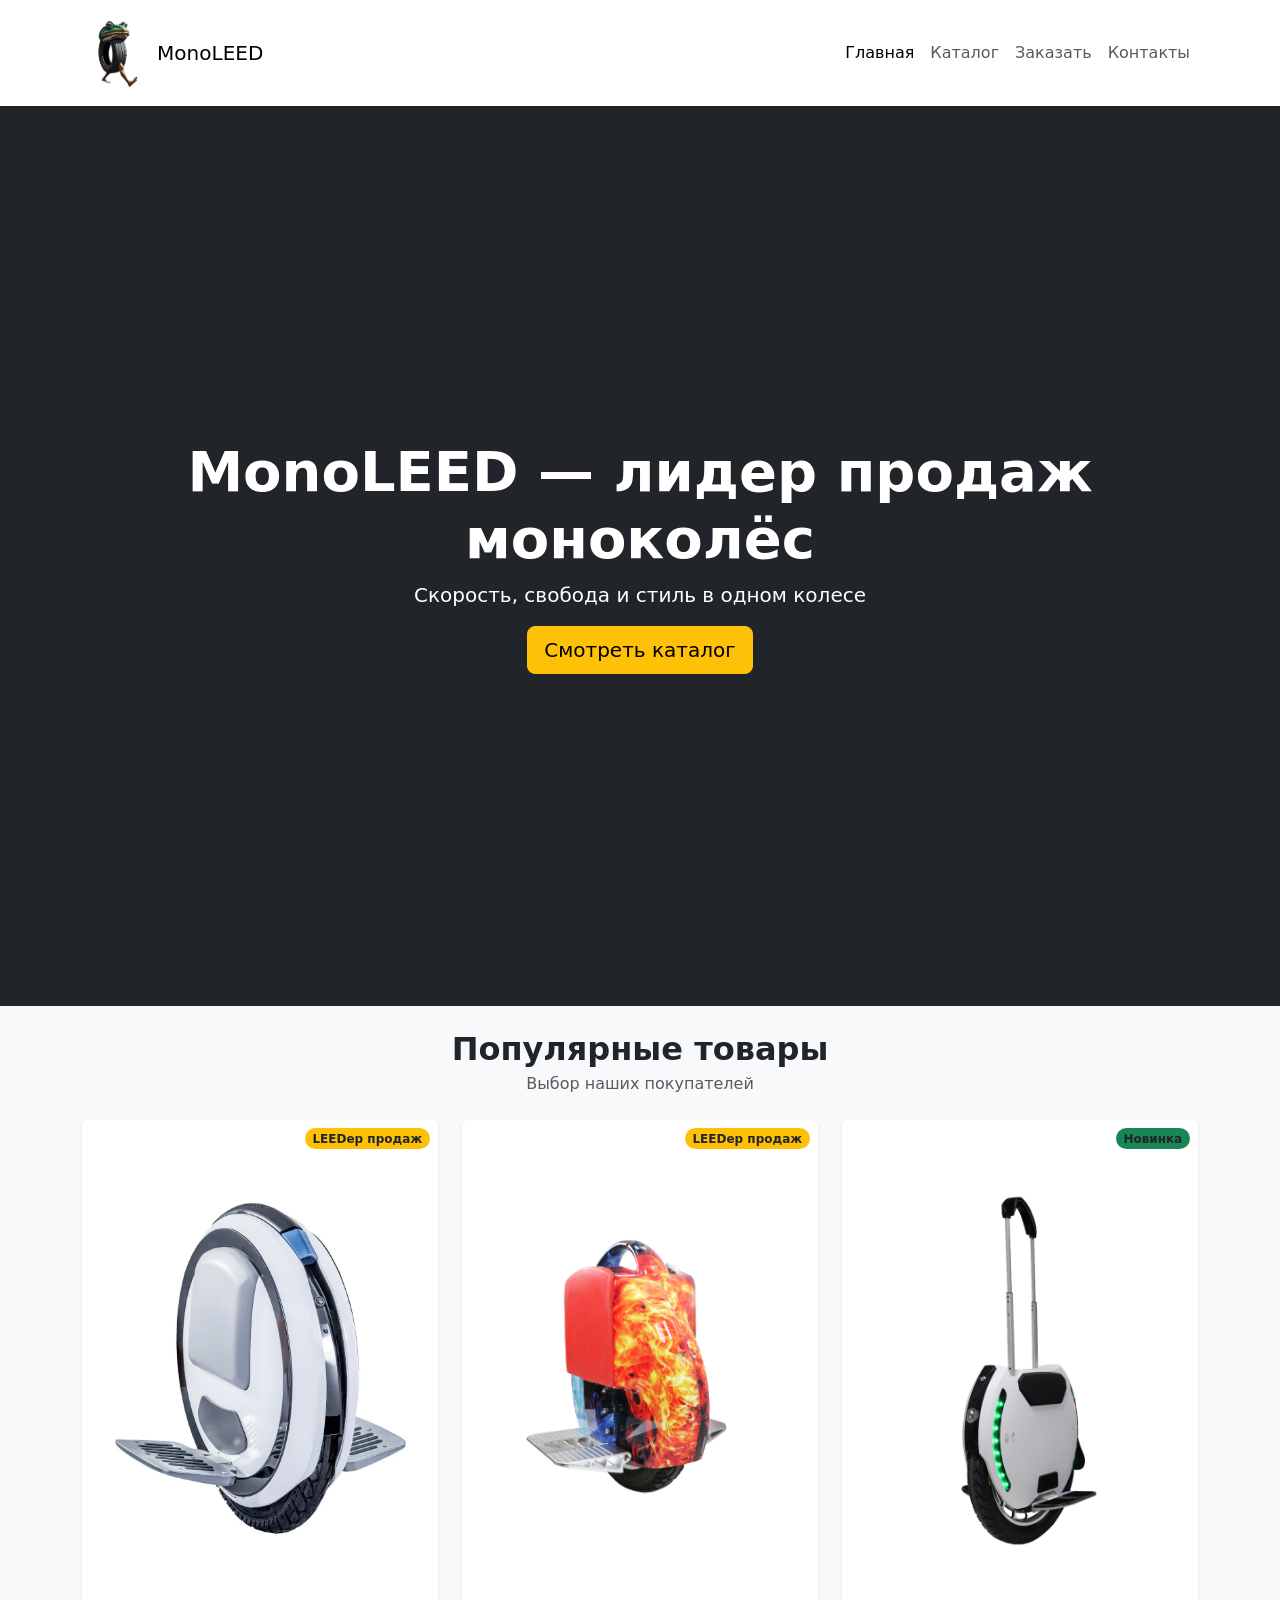
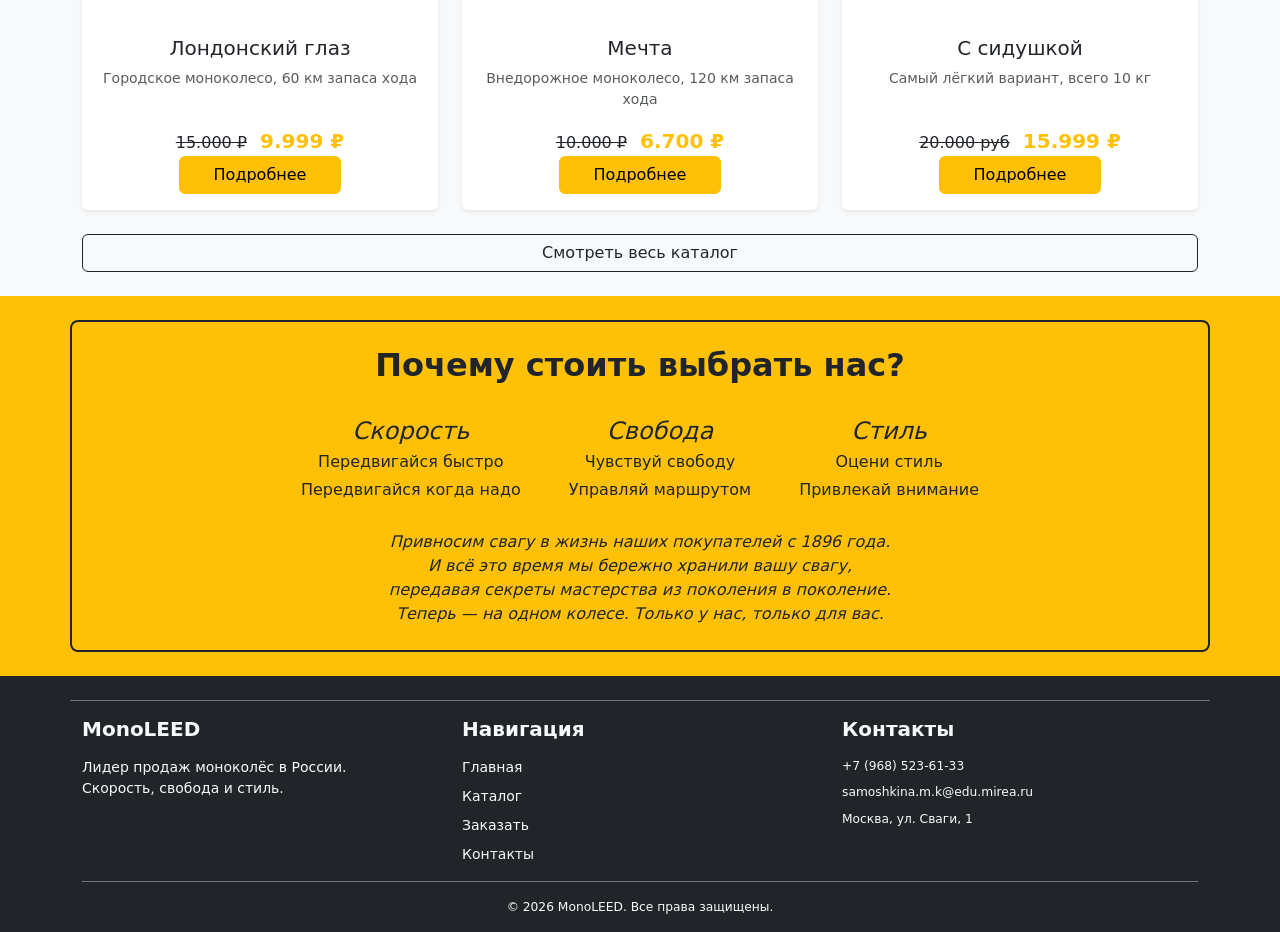
==== index.html @ f733b12c "Первый коммит проекта MonoLEED" ====
<!DOCTYPE html>
<html lang="ru">
<head>
    <meta charset="UTF-8">
    <meta name="viewport" content="width=device-width, initial-scale=1.0">
    <title>Главная</title>
    <link rel="stylesheet" href="vendor/bootstrap/css/bootstrap.min.css">
    <link rel="stylesheet" href="css/custom.css">
    <script src="vendor/bootstrap/js/bootstrap.bundle.min.js"></script>
</head>
<body>

    <header>
        <nav class="navbar navbar-expand-lg">
            <div class="container">

            <a href="index.html" class="navbar-brand d-flex align-items-center gap-2">
                <img src="images/Logo.png" alt="MonoLEED" height="80">
                <span>MonoLEED</span>
            </a>

            <div class="collapse navbar-collapse" id="mainNav">
                <ul class="navbar-nav ms-auto">
                <li class="nav-item"><a class="nav-link active" href="index.html">Главная</a></li>
                <li class="nav-item"><a class="nav-link" href="catalog.html">Каталог</a></li>
                <li class="nav-item"><a class="nav-link" href="order.html">Заказать</a></li>
                <li class="nav-item"><a class="nav-link" href="contacts.html">Контакты</a></li>
                </ul>
            </div>

            </div>
        </nav>
    </header>

    <main class = "bg-light">
        <!-- Жесткий хиро блок-->
        <section class="bg-dark text-white text-center py-5 min-vh-100 d-flex align-items-center">
            <div class="container">
                <h1 class="display-4 fw-bold">MonoLEED — лидер продаж моноколёс</h1>
                <p class="lead">Скорость, свобода и стиль в одном колесе</p>
                <a href="catalog.html" class="btn btn-warning btn-lg">Смотреть каталог</a>
            </div>
        </section>
        <!-- Жесткий хиро блок-->

        <!-- Популярные товары-->
        <section class="pt-4 pb-4 bg-light">
            <div class="container">

                <div class="text-center mb-4">
                    <h2 class="fw-bold mb-1 ">Популярные товары</h2>
                    <p class="text-muted mb-0">Выбор наших покупателей</p>
                </div>

                <div class="row g-4">
      
                    <!-- Товар 1 -->
                    <div class="col-12 col-md-6 col-lg-4">
                        <div class="card h-100 shadow-sm border-0 position-relative">
                            <span class = "badge bg-warning text-dark position-absolute top-0 end-0 m-2 rounded-pill">
                                LEEDер продаж
                            </span>
                            <img src="images/Card_1_London.webp" class="card-img-top" alt="Картинка товара">
                            
                            <div class="card-body d-flex flex-column text-center">
                                <h5 class="card-title">Лондонский глаз</h5>
                                <p class="card-text text-muted small">Городское моноколесо, 60 км запаса хода</p>
                
                                <div class="mt-auto">
                                    <span class = "text-decoration-line-through">15.000 ₽</span>
                                    <span class="fw-bold fs-5 text-warning ms-2">9.999 ₽</span>
                                    <a href="product.html" class="btn btn-warning w-50">Подробнее</a>
                                </div>
                            </div>
                        </div>
                    </div>

                    <!-- Товар 2 -->
                    <div class="col-12 col-md-6 col-lg-4">
                        <div class="card h-100 shadow-sm border-0 position-relative">
                            <span class = "badge bg-warning text-dark position-absolute top-0 end-0 m-2 rounded-pill">
                                LEEDер продаж
                            </span>
                            <img src="images/Card_5_Svaga.png" class="card-img-top" alt="MonoLEED Pro 16">
                            
                            <div class="card-body d-flex flex-column text-center">
                                <h5 class="card-title">Мечта</h5>
                                <p class="card-text text-muted small">Внедорожное моноколесо, 120 км запаса хода</p>
                                
                                <div class="mt-auto">
                                    <span class = "text-decoration-line-through">10.000 ₽</span>
                                    <span class="fw-bold fs-5 text-warning ms-2">6.700 ₽</span>
                                    <a href="product.html" class="btn btn-warning w-50">Подробнее</a>
                                </div>
                            </div>
                        </div>
                    </div>

                    <!-- Товар 3 -->
                    <div class="col-12 col-md-6 col-lg-4">
                        <div class="card h-100 shadow-sm border-0 position-relative">
                            <span class = "badge bg-success text-dark position-absolute top-0 end-0 m-2 rounded-pill">
                                Новинка
                            </span> 
                            <img src="images/Card_9_Seat.png" class="card-img-top" alt="MonoLEED Air">
                            
                            <div class="card-body d-flex flex-column text-center">
                                <h5 class="card-title">С сидушкой</h5>
                                <p class="card-text text-muted small">Самый лёгкий вариант, всего 10 кг</p>
                                
                                <div class="mt-auto">
                                    <span class = "text-decoration-line-through">20.000 руб</span>
                                    <span class="fw-bold fs-5 text-warning ms-2">15.999 ₽</span>
                                    <a href="product.html" class="btn btn-warning w-50">Подробнее</a>
                                </div>
                            </div>
                        </div>
                    </div>

                </div>
                <a href="catalog.html" class="btn btn-outline-dark d-none d-md-block mt-4">
                    Смотреть весь каталог
                </a>
            </div>
        </section>
        <!-- Популярные товары-->

        <!--Блок преимуществ-->
        <aside class="bg-warning text-dark text-center py-4">
            <div class="container border border-2 border-dark rounded-3">
                <h2 class = "fw-bold p-4">Почему стоить выбрать нас?</h2>
                <ul class = "list-unstyled d-flex justify-content-center gap-5">
                    <li><span class="fst-italic h4">Скорость</span>
                        <ul class = "list-unstyled">
                            <li class="mb-1 mt-1">Передвигайся быстро</li>
                            <li class="mb-1">Передвигайся когда надо</li>
                        </ul>
                    </li>
                    <li><span class="fst-italic h4">Свобода</span>
                        <ul class = "list-unstyled">
                            <li class="mb-1 mt-1">Чувствуй свободу</li>
                            <li class="mb-1">Управляй маршрутом</li>
                        </ul>
                    </li>
                    <li><span class="fst-italic h4">Стиль</span>
                        <ul class = "list-unstyled">
                            <li class="mb-1 mt-1">Оцени стиль</li>
                            <li class="mb-1">Привлекай внимание</li>
                        </ul>
                    </li>
                </ul>
                <p class = "fst-italic p-2">
                   Привносим свагу в жизнь наших покупателей с 1896 года.<br>
                    И всё это время мы бережно хранили вашу свагу,<br> 
                    передавая секреты мастерства из поколения в поколение.<br>
                    Теперь — на одном колесе. Только у нас, только для вас.
                </p>
            </div>
        </aside>
        <!--Блок преимуществ-->
    </main>

    <footer class="bg-dark text-light small py-3">
        <div class="container border-top border-secondary pt-3 mt-2">

            <div class="row g-4">

                <div class="col-12 col-md-4">
                    <h5 class="fw-bold mb-3">MonoLEED</h5>
                    <p>
                        Лидер продаж моноколёс в России.<br>
                        Скорость, свобода и стиль.
                    </p>
                </div>

                <div class="col-12 col-md-4">
                    <h5 class="fw-bold mb-3">Навигация</h5>
                    <ul class="list-unstyled">
                    <li class="mb-2"><a href="index.html" class="link-light text-decoration-none">Главная</a></li>
                    <li class="mb-2"><a href="catalog.html" class="link-light text-decoration-none">Каталог</a></li>
                    <li class="mb-2"><a href="order.html" class="link-light text-decoration-none">Заказать</a></li>
                    <li class="mb-2"><a href="contacts.html" class="link-light text-decoration-none">Контакты</a></li>
                    </ul>
                </div>

                <div class="col-12 col-md-4">
                    <h5 class="fw-bold mb-3">Контакты</h5>
                    <ul class="list-unstyled small">
                    <li class="mb-2">+7 (968) 523-61-33</li>
                    <li class="mb-2">samoshkina.m.k@edu.mirea.ru</li>
                    <li class="mb-2">Москва, ул. Сваги, 1</li>
                    </ul>
                </div>

            </div>

            <div class="border-top border-secondary pt-3 text-center small">
            © 2026 MonoLEED. Все права защищены.
            </div>
        </div>
    </footer>
</body>
</html>
---- css/custom.css ----
.link-light:hover {
  color: #ffc107 !important;
  transition: 0.4s;
}

.card-img-top {
  height: 500px;
  object-fit: contain;
}

.btn-light:hover {
  background-color: #ffc107;
  border-color: #ffc107;
  color: #000;
}
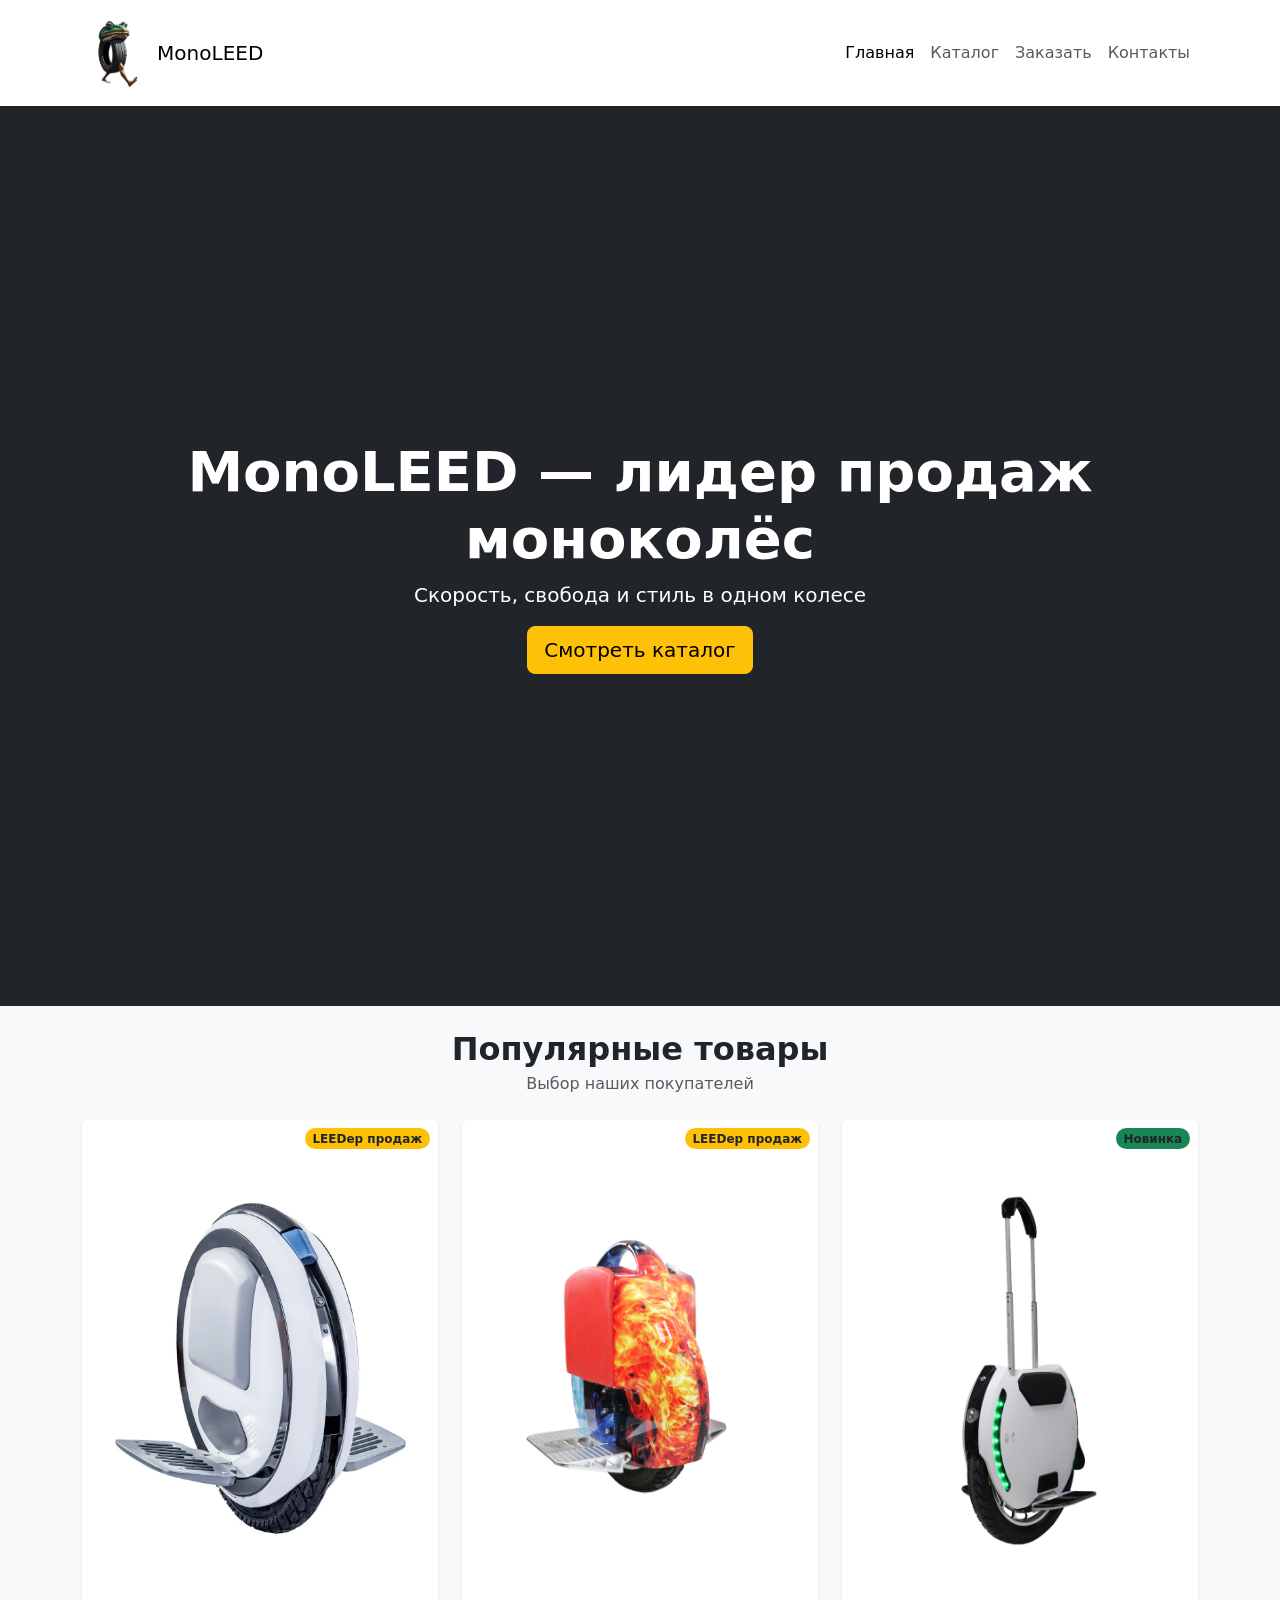
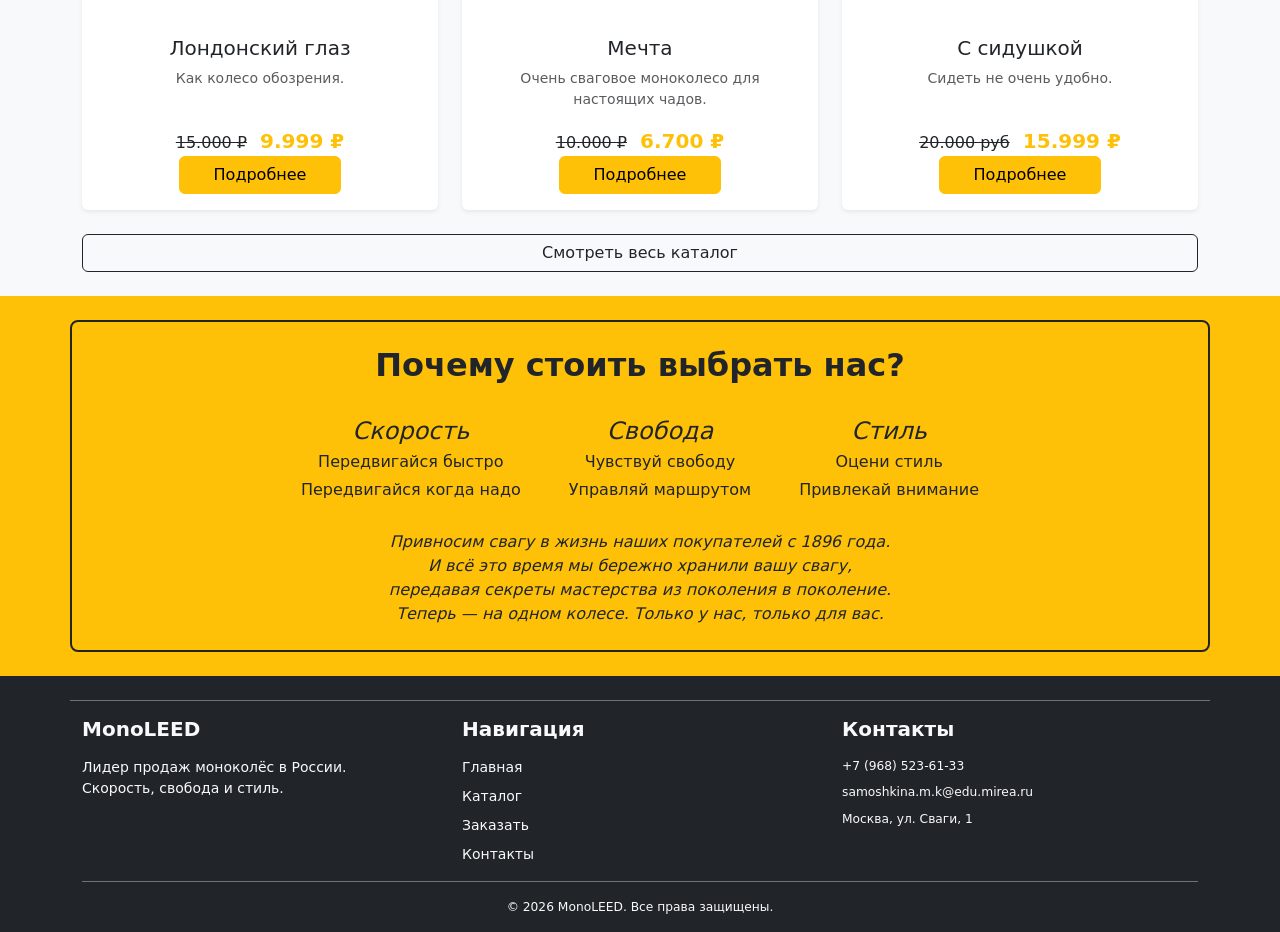
==== commit 5779d480: "Поменяла названия популярныхы" ====
--- a/index.html
+++ b/index.html
@@ -64,7 +64,7 @@
                             
                             <div class="card-body d-flex flex-column text-center">
                                 <h5 class="card-title">Лондонский глаз</h5>
-                                <p class="card-text text-muted small">Городское моноколесо, 60 км запаса хода</p>
+                                <p class="card-text text-muted small">Как колесо обозрения.</p>
                 
                                 <div class="mt-auto">
                                     <span class = "text-decoration-line-through">15.000 ₽</span>
@@ -85,7 +85,7 @@
                             
                             <div class="card-body d-flex flex-column text-center">
                                 <h5 class="card-title">Мечта</h5>
-                                <p class="card-text text-muted small">Внедорожное моноколесо, 120 км запаса хода</p>
+                                <p class="card-text text-muted small">Очень сваговое моноколесо для настоящих чадов.</p>
                                 
                                 <div class="mt-auto">
                                     <span class = "text-decoration-line-through">10.000 ₽</span>
@@ -106,7 +106,7 @@
                             
                             <div class="card-body d-flex flex-column text-center">
                                 <h5 class="card-title">С сидушкой</h5>
-                                <p class="card-text text-muted small">Самый лёгкий вариант, всего 10 кг</p>
+                                <p class="card-text text-muted small">Сидеть не очень удобно.</p>
                                 
                                 <div class="mt-auto">
                                     <span class = "text-decoration-line-through">20.000 руб</span>
